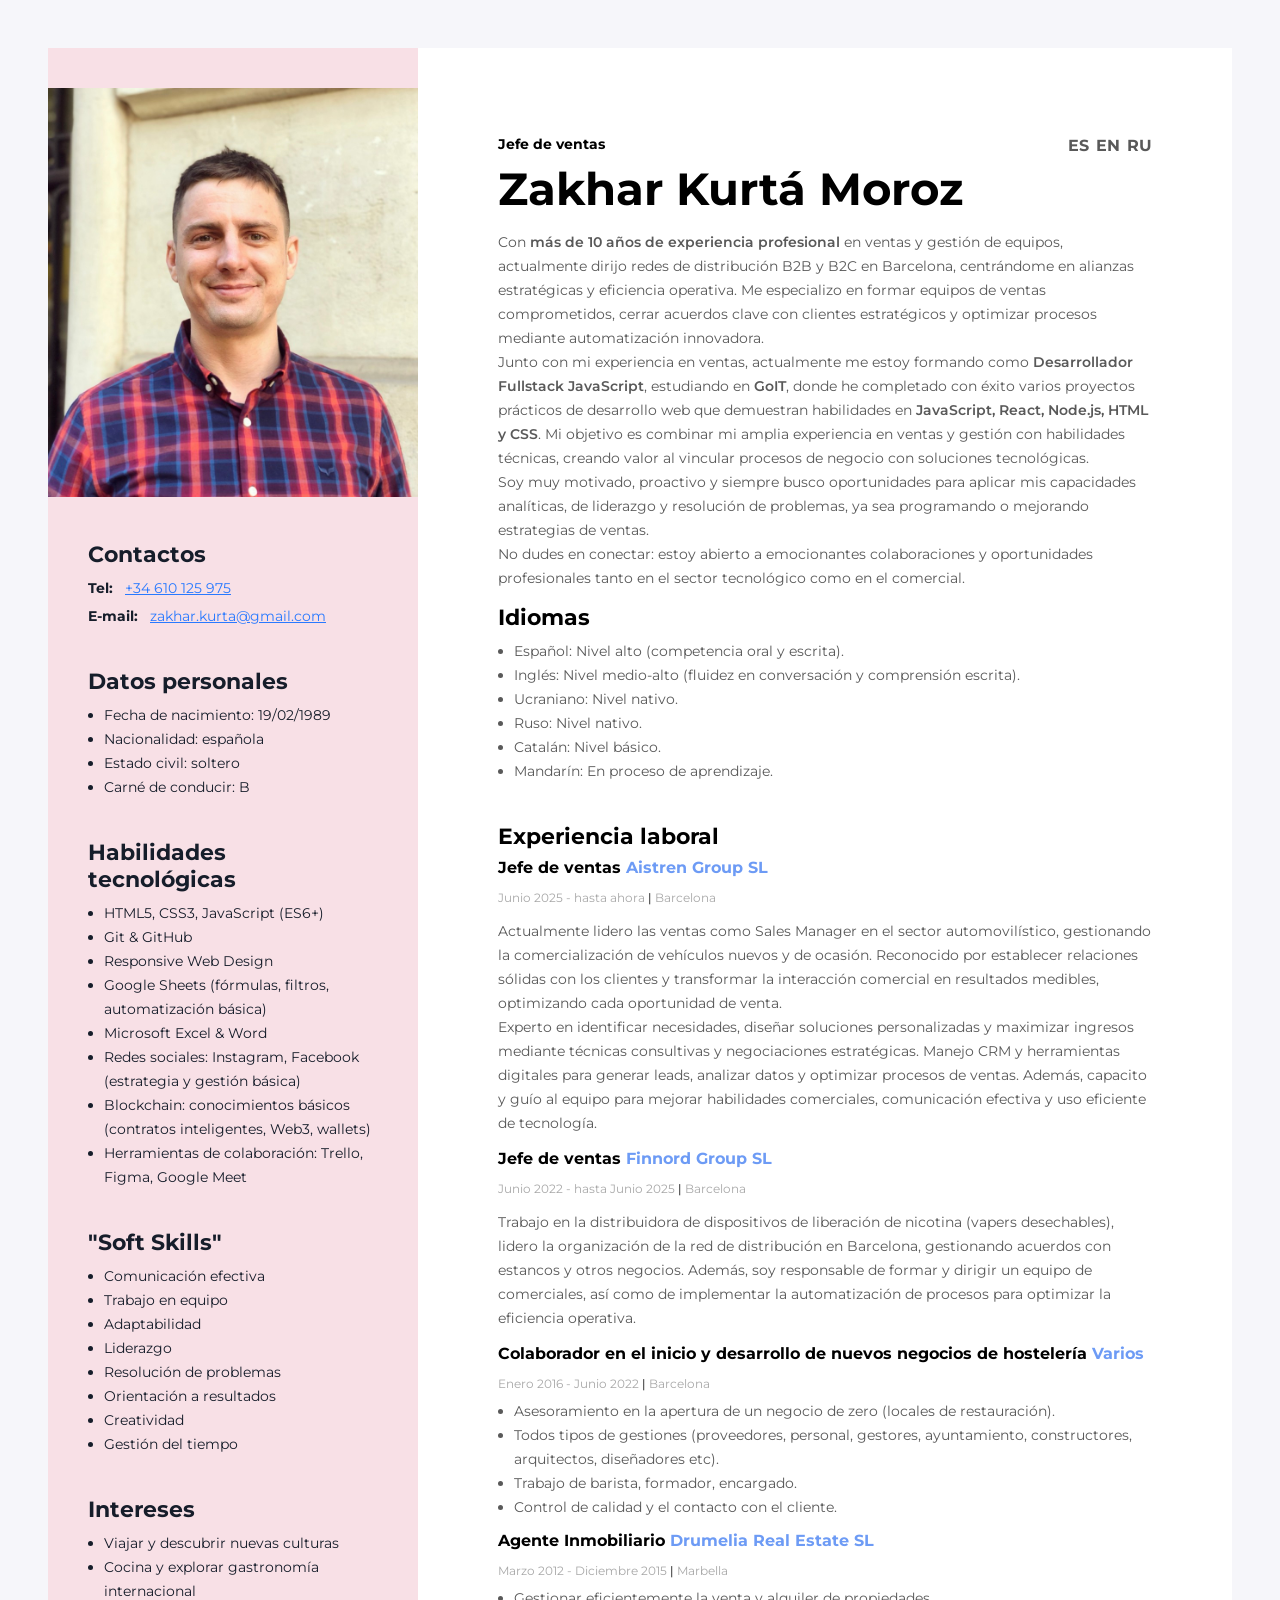
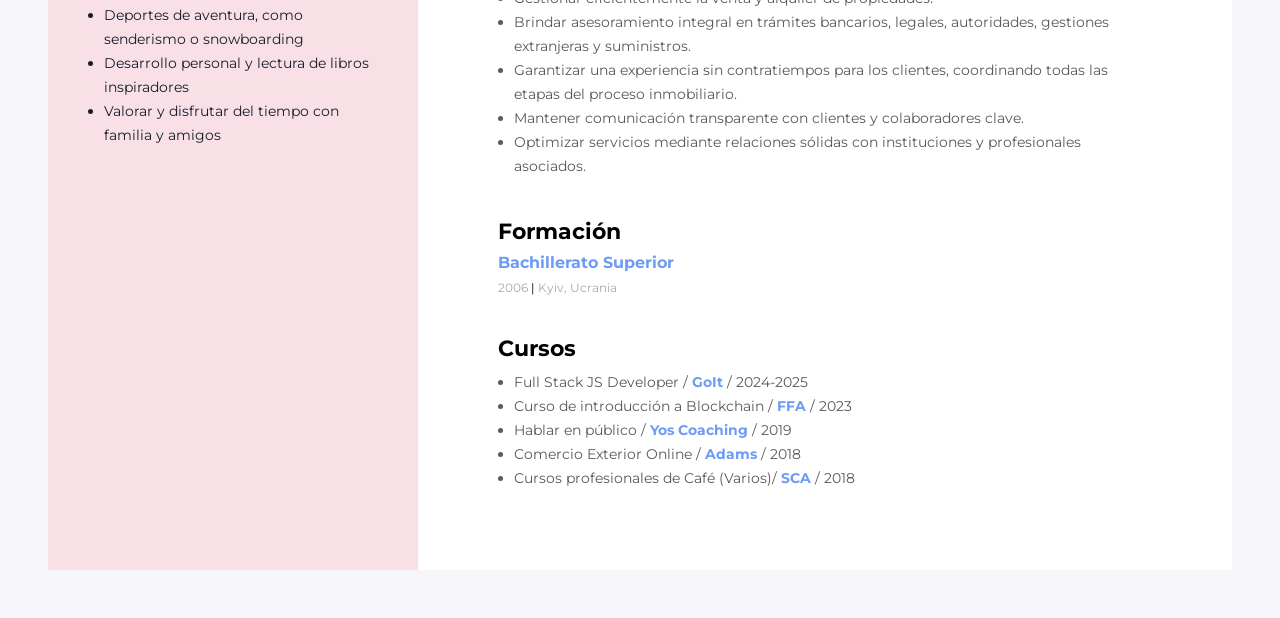
==== index.html @ 4a66cbe8 "first commit" ====
<!DOCTYPE html>
<html lang="en">
  <head>
    <meta charset="UTF-8" />
    <meta name="viewport" content="width=device-width, initial-scale=1.0" />
    <title>My resume</title>

    <link rel="preconnect" href="https://fonts.googleapis.com" />
    <link rel="preconnect" href="https://fonts.gstatic.com" crossorigin />
    <link
      href="https://fonts.googleapis.com/css2?family=Montserrat:ital,wght@0,100..900;1,100..900&display=swap"
      rel="stylesheet"
    />

    <link rel="stylesheet" href="css/styles.css" />
  </head>
  <body>
    <!-- Wrapper -->
    <div class="wrapper">
      <!-- Main content -->
      <div class="main-content">
        <!-- My info -->
        <div class="my-info">
          <div class="header-info">
            <h2 class="my-proffesion">Jefe de ventas</h2>
            <ul class="lenguage-list">
              <li><a href="/index.html" class="lenguages">ES</a></li>
              <li><a href="/index2.html" class="lenguages">EN</a></li>
              <li><a href="/index3.html" class="lenguages">RU</a></li>
            </ul>
          </div>
          <h1 class="my-name">Zakhar Kurtá Moroz</h1>
          <p class="my-descr">
            Con
            <span class="topic">más de 10 años de experiencia profesional</span>
            en ventas y gestión de equipos, actualmente dirijo redes de
            distribución B2B y B2C en Barcelona, centrándome en alianzas
            estratégicas y eficiencia operativa. Me especializo en formar
            equipos de ventas comprometidos, cerrar acuerdos clave con clientes
            estratégicos y optimizar procesos mediante automatización
            innovadora.
            <br />
            Junto con mi experiencia en ventas, actualmente me estoy formando
            como
            <span class="topic">Desarrollador Fullstack JavaScript</span>,
            estudiando en <span class="topic">GoIT</span>, donde he completado
            con éxito varios proyectos prácticos de desarrollo web que
            demuestran habilidades en
            <span class="topic">JavaScript, React, Node.js, HTML y CSS</span>.
            Mi objetivo es combinar mi amplia experiencia en ventas y gestión
            con habilidades técnicas, creando valor al vincular procesos de
            negocio con soluciones tecnológicas.<br />
            Soy muy motivado, proactivo y siempre busco oportunidades para
            aplicar mis capacidades analíticas, de liderazgo y resolución de
            problemas, ya sea programando o mejorando estrategias de ventas.
            <br />
            No dudes en conectar: estoy abierto a emocionantes colaboraciones y
            oportunidades profesionales tanto en el sector tecnológico como en
            el comercial.
          </p>
        </div>
        <a href="#your-photo" class="scroll-button">
          <img src="img/Foto.jpg" alt="Ваше фото" />
        </a>
        <!-- My projects -->
        <div class="my-projects-container">
          <h3 class="my-projects-title">Idiomas</h3>
          <ul class="work-experience-duties-list">
            <li class="work-experience-duties-item">
              Español: Nivel alto (competencia oral y escrita).
            </li>
            <li class="work-experience-duties-item">
              Inglés: Nivel medio-alto (fluidez en conversación y comprensión
              escrita).
            </li>
            <li class="work-experience-duties-item">
              Ucraniano: Nivel nativo.
            </li>
            <li class="work-experience-duties-item">Ruso: Nivel nativo.</li>
            <li class="work-experience-duties-item">Catalán: Nivel básico.</li>
            <li class="work-experience-duties-item">
              Mandarín: En proceso de aprendizaje.
            </li>
          </ul>
        </div>
        <!-- Work experience -->
        <div class="work-experience-section">
          <h3 class="work-experience-title">Experiencia laboral</h3>
          <!-- Company 1 -->
          <div class="work-experience-container">
            <h4 class="work-experience-company">
              Jefe de ventas
              <span class="work-experience-company-color"
                >Aistren Group SL</span
              >
            </h4>
            <p class="work-experience-period">
              Junio 2025 - hasta ahora <span class="detail">|</span> Barcelona
            </p>
            <p class="work-experience-duties-item">
              Actualmente lidero las ventas como Sales Manager en el sector
              automovilístico, gestionando la comercialización de vehículos
              nuevos y de ocasión. Reconocido por establecer relaciones sólidas
              con los clientes y transformar la interacción comercial en
              resultados medibles, optimizando cada oportunidad de venta.
              <br />Experto en identificar necesidades, diseñar soluciones
              personalizadas y maximizar ingresos mediante técnicas consultivas
              y negociaciones estratégicas. Manejo CRM y herramientas digitales
              para generar leads, analizar datos y optimizar procesos de ventas.
              Además, capacito y guío al equipo para mejorar habilidades
              comerciales, comunicación efectiva y uso eficiente de tecnología.
            </p>
          </div>
          <div class="work-experience-container">
            <h4 class="work-experience-company">
              Jefe de ventas
              <span class="work-experience-company-color"
                >Finnord Group SL</span
              >
            </h4>
            <p class="work-experience-period">
              Junio 2022 - hasta Junio 2025
              <span class="detail">|</span> Barcelona
            </p>
            <p class="work-experience-duties-item">
              Trabajo en la distribuidora de dispositivos de liberación de
              nicotina (vapers desechables), lidero la organización de la red de
              distribución en Barcelona, gestionando acuerdos con estancos y
              otros negocios. Además, soy responsable de formar y dirigir un
              equipo de comerciales, así como de implementar la automatización
              de procesos para optimizar la eficiencia operativa.
            </p>
          </div>
          <!-- Company 2 -->
          <div class="work-experience-container">
            <h4 class="work-experience-company">
              Colaborador en el inicio y desarrollo de nuevos negocios de
              hostelería
              <span class="work-experience-company-color">Varios</span>
            </h4>
            <p class="work-experience-period">
              Enero 2016 - Junio 2022 <span class="detail">|</span> Barcelona
            </p>
            <ul class="work-experience-duties-list">
              <li class="work-experience-duties-item">
                Asesoramiento en la apertura de un negocio de zero (locales de
                restauración).
              </li>
              <li class="work-experience-duties-item">
                Todos tipos de gestiones (proveedores, personal, gestores,
                ayuntamiento, constructores, arquitectos, diseñadores etc).
              </li>
              <li class="work-experience-duties-item">
                Trabajo de barista, formador, encargado.
              </li>
              <li class="work-experience-duties-item">
                Control de calidad y el contacto con el cliente.
              </li>
            </ul>
          </div>
          <!-- Company 3 -->
          <div class="work-experience-container">
            <h4 class="work-experience-company">
              Agente Inmobiliario
              <span class="work-experience-company-color"
                >Drumelia Real Estate SL</span
              >
            </h4>
            <p class="work-experience-period">
              Marzo 2012 - Diciembre 2015 <span class="detail">|</span> Marbella
            </p>
            <ul class="work-experience-duties-list">
              <li class="work-experience-duties-item">
                Gestionar eficientemente la venta y alquiler de propiedades.
              </li>
              <li class="work-experience-duties-item">
                Brindar asesoramiento integral en trámites bancarios, legales,
                autoridades, gestiones extranjeras y suministros.
              </li>
              <li class="work-experience-duties-item">
                Garantizar una experiencia sin contratiempos para los clientes,
                coordinando todas las etapas del proceso inmobiliario.
              </li>
              <li class="work-experience-duties-item">
                Mantener comunicación transparente con clientes y colaboradores
                clave.
              </li>
              <li class="work-experience-duties-item">
                Optimizar servicios mediante relaciones sólidas con
                instituciones y profesionales asociados.
              </li>
            </ul>
          </div>
        </div>
        <!-- My education -->
        <div class="my-education-container">
          <h3 class="my-education-title">Formación</h3>
          <h4 class="my-education-place">Bachillerato Superior</h4>
          <p class="my-education-date">
            2006 <span class="detail">|</span> Kyiv, Ucrania
          </p>
        </div>

        <div class="my-education-container">
          <h3 class="my-education-title">Cursos</h3>
          <ul class="work-experience-duties-list">
            <li class="work-experience-duties-item">
              Full Stack JS Developer / <span class="companies">GoIt</span> /
              2024-2025
            </li>
            <li class="work-experience-duties-item">
              Curso de introducción a Blockchain /
              <span class="companies">FFA</span> / 2023
            </li>
            <li class="work-experience-duties-item">
              Hablar en público / <span class="companies">Yos Coaching</span> /
              2019
            </li>
            <li class="work-experience-duties-item">
              Comercio Exterior Online / <span class="companies">Adams</span> /
              2018
            </li>
            <li class="work-experience-duties-item">
              Cursos profesionales de Café (Varios)/
              <span class="companies"> SCA</span> / 2018
            </li>
          </ul>
        </div>
      </div>

      <!-- Side bar -->
      <aside class="sidebar">
        <img
          id="your-photo"
          class="my-photo photo-block"
          src="img/Foto.jpg"
          alt="My photo"
          width="370"
        />

        <div class="sidebar-content">
          <div class="sidebar-row">
            <!-- My contacts -->
            <div class="contacts-container">
              <h3 class="contacts-title">Contactos</h3>
              <p class="contacts-item">
                <span class="contacts-type">Tel:</span>
                <a class="contacts-link" href="tel:+34610125975"
                  >+34 610 125 975</a
                >
              </p>
              <p class="contacts-item">
                <span class="contacts-type">E-mail:</span>
                <a class="contacts-link" href="mailto:zakhar.kurta@gmail.com"
                  >zakhar.kurta@gmail.com</a
                >
              </p>
            </div>
            <div class="skills-row">
              <div class="skills-container">
                <h3 class="skills-title">Datos personales</h3>
                <ul class="skills-list">
                  <li class="skills-list-item">
                    Fecha de nacimiento: 19/02/1989
                  </li>
                  <li class="skills-list-item">Nacionalidad: española</li>
                  <li class="skills-list-item">Estado civil: soltero</li>
                  <li class="skills-list-item">Carné de conducir: B</li>
                </ul>
              </div>
              <!-- Tech skills -->
              <div class="skills-container">
                <h3 class="skills-title">Habilidades tecnológicas</h3>
                <ul class="skills-list">
                  <li class="skills-list-item">
                    HTML5, CSS3, JavaScript (ES6+)
                  </li>
                  <li class="skills-list-item">Git & GitHub</li>
                  <li class="skills-list-item">Responsive Web Design</li>
                  <li class="skills-list-item">
                    Google Sheets (fórmulas, filtros, automatización básica)
                  </li>
                  <li class="skills-list-item">Microsoft Excel & Word</li>
                  <li class="skills-list-item">
                    Redes sociales: Instagram, Facebook (estrategia y gestión
                    básica)
                  </li>
                  <li class="skills-list-item">
                    Blockchain: conocimientos básicos (contratos inteligentes,
                    Web3, wallets)
                  </li>
                  <li class="skills-list-item">
                    Herramientas de colaboración: Trello, Figma, Google Meet
                  </li>
                </ul>
              </div>
              <!-- Soft Skills -->
              <div class="skills-container">
                <h3 class="skills-title">"Soft Skills"</h3>
                <ul class="skills-list">
                  <li class="skills-list-item">Comunicación efectiva</li>
                  <li class="skills-list-item">Trabajo en equipo</li>
                  <li class="skills-list-item">Adaptabilidad</li>
                  <li class="skills-list-item">Liderazgo</li>
                  <li class="skills-list-item">Resolución de problemas</li>
                  <li class="skills-list-item">Orientación a resultados</li>
                  <li class="skills-list-item">Creatividad</li>
                  <li class="skills-list-item">Gestión del tiempo</li>
                </ul>
              </div>
              <div class="skills-container">
                <h3 class="skills-title">Intereses</h3>
                <ul class="skills-list">
                  <li class="skills-list-item">
                    Viajar y descubrir nuevas culturas
                  </li>
                  <li class="skills-list-item">
                    Cocina y explorar gastronomía internacional
                  </li>
                  <li class="skills-list-item">
                    Deportes de aventura, como senderismo o snowboarding
                  </li>
                  <li class="skills-list-item">
                    Desarrollo personal y lectura de libros inspiradores
                  </li>
                  <li class="skills-list-item">
                    Valorar y disfrutar del tiempo con familia y amigos
                  </li>
                </ul>
              </div>
            </div>
          </div>
        </div>
      </aside>
    </div>
  </body>
</html>
---- css/styles.css ----
body {
  background: #f6f6fa;
  padding: 40px 40px 40px 40px;
  font-family: "Montserrat", serif;
  overflow-x: hidden;
}

ul,
ol {
  margin-top: 0;
  margin-bottom: 0;
}
html {
  scroll-behavior: smooth;
}
.wrapper {
  background: #ffffff;
  display: flex;
  flex-direction: row-reverse;
  width: 100%;
  margin: 0 auto;
}
.main-content {
  padding: 88px 80px 40px 80px;
  box-sizing: border-box;
}
.header-info {
  display: flex;
  flex-direction: row;
  justify-content: space-between;
}
.lenguage-list {
  display: flex;
  list-style: none;
  gap: 7px;
}
.lenguages {
  color: #595959;
  font-weight: bold;
  cursor: pointer;
  font-style: inherit;
  text-decoration: none;
}
.lenguages:hover,
.lenguages:focus,
.lenguages:active {
  color: #f8e0e6;
}
.scroll-button {
  display: none;
}
.sidebar {
  background: #f8e0e6;
  padding-top: 40px;
  padding-bottom: 40px;
  box-sizing: border-box;
  width: 370px;
}

.sidebar-content {
  padding: 40px 40px 40px;
  box-sizing: border-box;
}

.contacts-title {
  font-weight: 700;
  font-size: 22px;
  color: #161d2a;
  line-height: normal;
  margin-top: 0;
  margin-bottom: 8px;
}

.contacts-type {
  font-weight: 700;
  font-size: 14px;
  line-height: 24px;
  color: #161d2a;
  margin-right: 8px;
}

.contacts-link {
  font-weight: 400;
  font-size: 14px;
  line-height: 24px;
  text-decoration: underline;
  color: #2979ff;
}

.contacts-item {
  margin-top: 0;
  margin-bottom: 4px;
}

.contacts-container {
  margin-bottom: 40px;
}

.skills-container {
  margin-bottom: 40px;
}

.skills-title {
  font-weight: 700;
  font-size: 22px;
  color: #161d2a;
  line-height: normal;
  margin-top: 0;
  margin-bottom: 8px;
}

.skills-list {
  padding-left: 16px;
}

.skills-list-item {
  font-weight: 400;
  font-size: 14px;
  line-height: 24px;
  color: #161d2a;
}
.my-proffesion {
  font-weight: 700;
  font-size: 14px;
  line-height: 17px;
  color: #000;
  margin-top: 0;
  margin-bottom: 8px;
}
.my-name {
  font-weight: 700;
  font-size: 45px;
  line-height: 55px;
  color: #000;
  margin-top: 0;
  margin-bottom: 12px;
}
.my-descr {
  font-weight: 400;
  font-size: 14px;
  line-height: 24px;
  color: #595959;
}

.my-info {
}
.topic {
  font-weight: 600;
}
.my-projects-title {
  font-weight: 700;
  font-size: 22px;
  line-height: 27px;
  color: #000;
  margin-top: 0;
  margin-bottom: 8px;
}
.my-projects-item {
  font-weight: 700;
  font-size: 14px;
  line-height: 24px;
  color: #000;
}

.my-projects-list {
  padding-left: 16px;
}
.my-projects-item-link {
  font-weight: 400;
  font-size: 14px;
  line-height: 24px;
  text-decoration: underline;
  text-decoration-skip-ink: none;
  color: #005fff;
}
.my-projects-item-tech {
  font-weight: 400;
  font-size: 14px;
  line-height: 24px;
  color: #595959;
}
.my-projects-container {
  margin-bottom: 40px;
}
.work-experience-title {
  font-weight: 700;
  font-size: 22px;
  line-height: 27px;
  color: #000;
  margin-top: 0;
  margin-bottom: 8px;
}
.work-experience-company {
  font-weight: 700;
  font-size: 16px;
  line-height: 20px;
  color: #000;
  margin-top: 0;
  margin-bottom: 12px;
}
.work-experience-company-color {
  color: #6d9bf5;
}
.work-experience-period {
  font-weight: 400;
  font-size: 12px;
  line-height: 15px;
  color: #a8a8a8;
  margin-top: 0;
  margin-bottom: 8px;
}
.detail {
  color: #000;
}
.work-experience-duties-list {
  padding-left: 16px;
}
.work-experience-duties-item {
  font-weight: 400;
  font-size: 14px;
  line-height: 24px;
  color: #595959;
}
.work-experience-container {
  margin-bottom: 12px;
}
.work-experience-section {
  margin-bottom: 40px;
}
.my-education-title {
  font-weight: 700;
  font-size: 22px;
  color: #000;
  margin-top: 0;
  margin-bottom: 8px;
}
.my-education-place {
  font-weight: 700;
  font-size: 16px;
  color: #6d9bf5;
  margin-top: 0;
  margin-bottom: 8px;
}
.my-education-role {
  font-weight: 700;
  font-size: 14px;
  color: #000;
  margin-top: 0;
  margin-bottom: 8px;
}
.my-education-date {
  font-weight: 400;
  font-size: 12px;
  color: #a8a8a8;
  margin-top: 0;
}
.my-education-container {
  margin-bottom: 40px;
}
.companies {
  font-weight: bold;
  color: #6d9bf5;
}
@media screen and (max-width: 960px) {
  body {
    padding: 0;
  }
  .main-content {
    padding: 40px;
  }
}
@media screen and (max-width: 800px) {
  .sidebar {
    width: 250px;
  }
  .my-photo {
    width: 250px;
  }
  .sidebar-content {
    padding: 20px;
  }
}
@media screen and (max-width: 600px) {
  body {
    padding: 0;
  }
  .sidebar {
    width: 200px;
  }
  .my-photo {
    width: 200px;
  }
  .main-content {
    padding: 20px;
  }
  .my-name {
    font-size: 28px;
  }
}
@media screen and (max-width: 510px) {
  .lenguages {
    font-weight: 500;
  }
  .wrapper {
    flex-direction: column;
  }
  .sidebar {
    width: 100%;
  }
  .my-photo {
    width: 100%;
  }
  .header-info {
    margin-bottom: 40px;
  }
}
@media screen and (max-width: 740px) {
  .wrapper {
    flex-direction: column;
    width: 100%;
    padding: 0;
  }
  .sidebar {
    width: 100%;
    padding: 20px;
  }
  .main-content {
    padding: 20px;
    width: 100%;
  }
  .my-photo {
    width: 100%;
    height: auto;
  }
  .scroll-button {
    display: block;
    position: fixed;
    bottom: 50px;
    right: 15px;
    width: 50px;
    height: 50px;
    z-index: 1;
    transition: opacity 0.5s, z-index 0.5s;
  }

  .scroll-button img {
    width: 100%;
    height: 100%;
    border-radius: 50%;
    border: 2px solid #fff;
    box-shadow: 0 2px 4px rgba(0, 0, 0, 0.2);
  }
  .sidebar {
    position: relative;
    z-index: 10;
  }
}
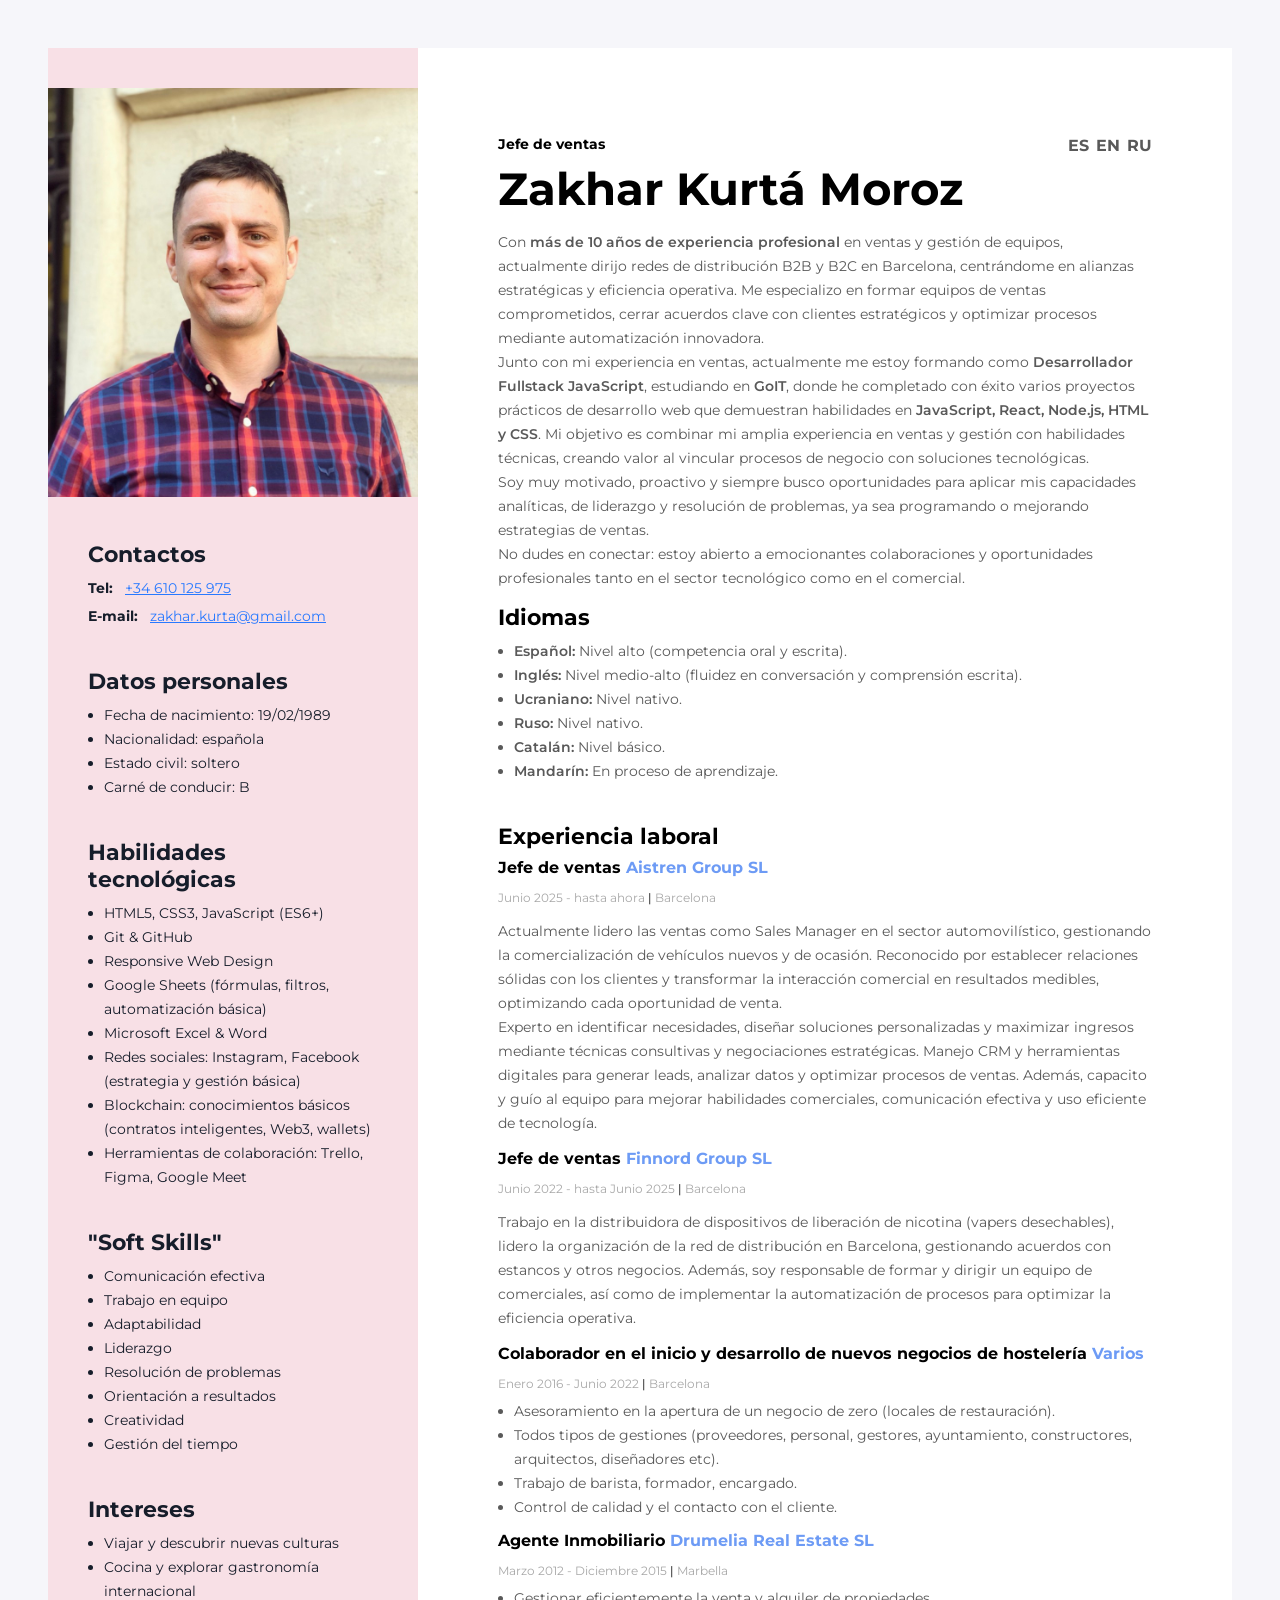
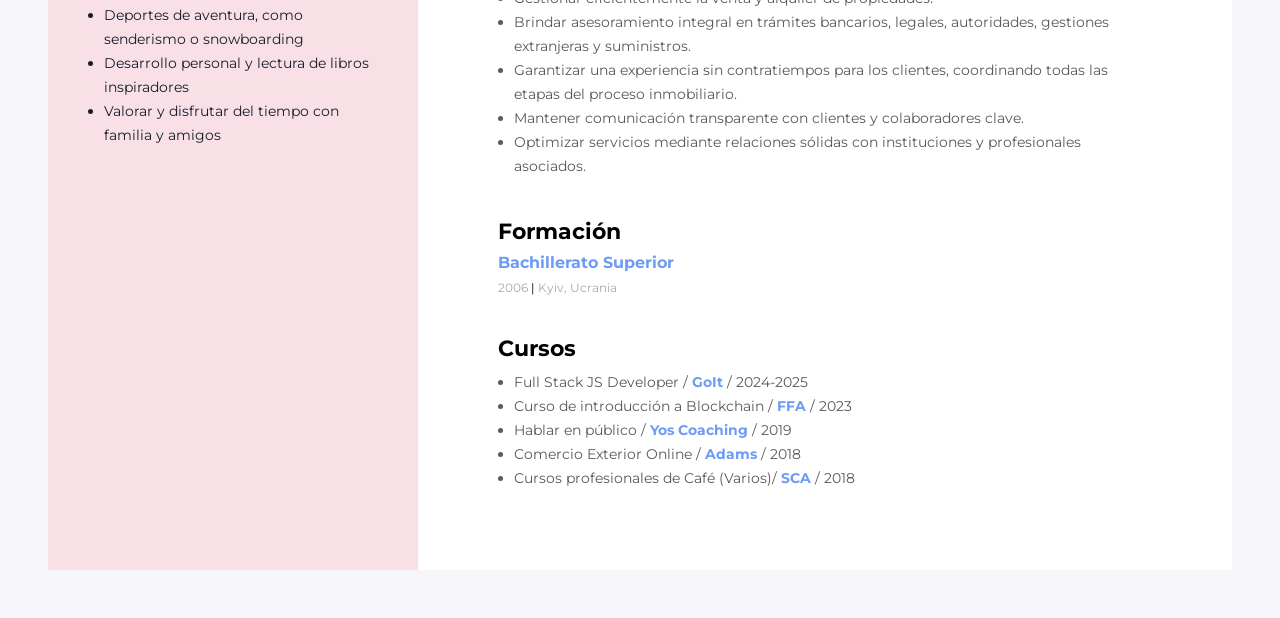
==== commit f8f61465: "first" ====
--- a/index.html
+++ b/index.html
@@ -24,9 +24,9 @@
           <div class="header-info">
             <h2 class="my-proffesion">Jefe de ventas</h2>
             <ul class="lenguage-list">
-              <li><a href="/index.html" class="lenguages">ES</a></li>
-              <li><a href="/index2.html" class="lenguages">EN</a></li>
-              <li><a href="/index3.html" class="lenguages">RU</a></li>
+              <li><a href="index.html" class="lenguages">ES</a></li>
+              <li><a href="index2.html" class="lenguages">EN</a></li>
+              <li><a href="index3.html" class="lenguages">RU</a></li>
             </ul>
           </div>
           <h1 class="my-name">Zakhar Kurtá Moroz</h1>
@@ -67,19 +67,24 @@
           <h3 class="my-projects-title">Idiomas</h3>
           <ul class="work-experience-duties-list">
             <li class="work-experience-duties-item">
-              Español: Nivel alto (competencia oral y escrita).
-            </li>
-            <li class="work-experience-duties-item">
-              Inglés: Nivel medio-alto (fluidez en conversación y comprensión
+              <span class="topic">Español:</span> Nivel alto (competencia oral y
               escrita).
             </li>
             <li class="work-experience-duties-item">
-              Ucraniano: Nivel nativo.
-            </li>
-            <li class="work-experience-duties-item">Ruso: Nivel nativo.</li>
-            <li class="work-experience-duties-item">Catalán: Nivel básico.</li>
-            <li class="work-experience-duties-item">
-              Mandarín: En proceso de aprendizaje.
+              <span class="topic">Inglés:</span> Nivel medio-alto (fluidez en
+              conversación y comprensión escrita).
+            </li>
+            <li class="work-experience-duties-item">
+              <span class="topic">Ucraniano:</span> Nivel nativo.
+            </li>
+            <li class="work-experience-duties-item">
+              <span class="topic">Ruso:</span> Nivel nativo.
+            </li>
+            <li class="work-experience-duties-item">
+              <span class="topic">Catalán:</span> Nivel básico.
+            </li>
+            <li class="work-experience-duties-item">
+              <span class="topic">Mandarín:</span> En proceso de aprendizaje.
             </li>
           </ul>
         </div>
